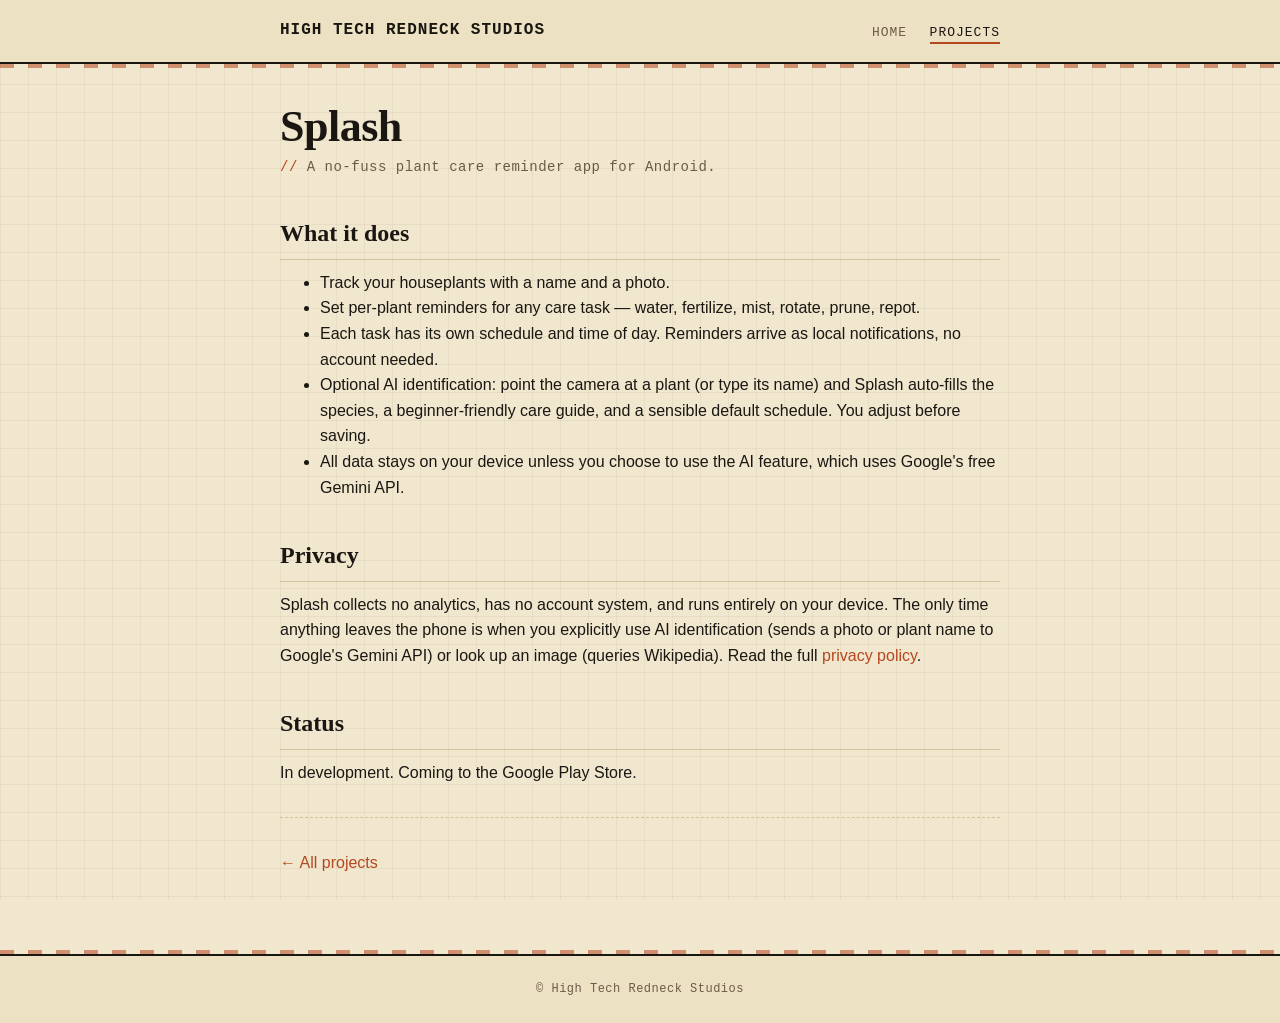
==== projects/splash.html @ e5ddf11a "Init" ====
<!doctype html>
<html lang="en">
<head>
  <meta charset="utf-8" />
  <meta name="viewport" content="width=device-width,initial-scale=1" />
  <title>Splash · High Tech Redneck Studios</title>
  <link rel="stylesheet" href="../style.css" />
</head>
<body>
  <header class="site">
    <div class="inner">
      <a class="brand" href="../">High Tech Redneck Studios</a>
      <nav>
        <a href="../">Home</a>
        <a href="../projects.html" class="active">Projects</a>
      </nav>
    </div>
  </header>

  <main class="wrap">
    <h1>Splash</h1>
    <p class="lead">A no-fuss plant care reminder app for Android.</p>

    <h2>What it does</h2>
    <ul>
      <li>Track your houseplants with a name and a photo.</li>
      <li>Set per-plant reminders for any care task — water, fertilize, mist, rotate, prune, repot.</li>
      <li>Each task has its own schedule and time of day. Reminders arrive as local notifications, no account needed.</li>
      <li>Optional AI identification: point the camera at a plant (or type its name) and Splash auto-fills the species, a beginner-friendly care guide, and a sensible default schedule. You adjust before saving.</li>
      <li>All data stays on your device unless you choose to use the AI feature, which uses Google's free Gemini API.</li>
    </ul>

    <h2>Privacy</h2>
    <p>
      Splash collects no analytics, has no account system, and runs entirely on your device.
      The only time anything leaves the phone is when you explicitly use AI identification
      (sends a photo or plant name to Google's Gemini API) or look up an image (queries
      Wikipedia). Read the full
      <a href="./splash-privacy.html">privacy policy</a>.
    </p>

    <h2>Status</h2>
    <p>In development. Coming to the Google Play Store.</p>

    <hr />
    <p><a href="../projects.html">← All projects</a></p>
  </main>

  <footer class="site">© High Tech Redneck Studios</footer>
</body>
</html>
---- style.css ----
:root {
  --bg: #f1e7cf;
  --bg-tint: #ede1c3;
  --paper: #faf2dc;
  --ink: #1a1612;
  --muted: #6b5b46;
  --rust: #b5471f;
  --rust-dark: #8a2f10;
  --denim: #2e4a6b;
  --moss: #3f6b2a;
  --rule: #d4c39a;
  --card: #fffaeb;
  --shadow: 0 1px 0 #c9b88a, 0 2px 0 rgba(0,0,0,0.04);
  --grid: rgba(80, 60, 30, 0.06);
}

@media (prefers-color-scheme: dark) {
  :root {
    --bg: #15130f;
    --bg-tint: #1c1916;
    --paper: #1f1c17;
    --ink: #ece2c8;
    --muted: #9c8b6b;
    --rust: #e07042;
    --rust-dark: #b5471f;
    --denim: #7aa4d6;
    --moss: #8bc46a;
    --rule: #3a3225;
    --card: #1e1b16;
    --shadow: 0 1px 0 #000;
    --grid: rgba(255, 220, 150, 0.04);
  }
}

* { box-sizing: border-box; }

html, body {
  margin: 0;
  padding: 0;
  background: var(--bg);
  color: var(--ink);
  font: 16px/1.6 -apple-system, BlinkMacSystemFont, "Segoe UI", Roboto, "Helvetica Neue", Arial, sans-serif;
  background-image:
    linear-gradient(var(--grid) 1px, transparent 1px),
    linear-gradient(90deg, var(--grid) 1px, transparent 1px);
  background-size: 28px 28px, 28px 28px;
  background-attachment: fixed;
}

a { color: var(--rust); text-decoration: none; border-bottom: 1px dashed transparent; }
a:hover { border-bottom-color: var(--rust); }

.wrap {
  max-width: 760px;
  margin: 0 auto;
  padding: 28px 20px 64px;
}

/* ---------- header ---------- */
header.site {
  border-bottom: 2px solid var(--ink);
  background: var(--bg-tint);
  position: relative;
}
header.site::after {
  content: "";
  position: absolute;
  left: 0; right: 0; bottom: -6px;
  height: 4px;
  background: repeating-linear-gradient(
    90deg,
    var(--rust) 0 14px,
    transparent 14px 28px
  );
  opacity: 0.55;
}
header.site .inner {
  max-width: 760px;
  margin: 0 auto;
  padding: 18px 20px;
  display: flex;
  align-items: center;
  justify-content: space-between;
  flex-wrap: wrap;
  gap: 12px;
}
header.site .brand {
  font-family: "Courier New", ui-monospace, Consolas, monospace;
  font-weight: 700;
  font-size: 16px;
  color: var(--ink);
  letter-spacing: 1px;
  text-transform: uppercase;
  border-bottom: none;
}
header.site .brand .bracket { color: var(--rust); }
header.site nav a {
  margin-left: 18px;
  color: var(--muted);
  font-family: ui-monospace, "Courier New", Consolas, monospace;
  font-size: 13px;
  text-transform: uppercase;
  letter-spacing: 1px;
  border-bottom: none;
}
header.site nav a:hover,
header.site nav a.active {
  color: var(--ink);
  border-bottom: 2px solid var(--rust);
  padding-bottom: 2px;
}

/* ---------- type ---------- */
h1 {
  font-family: Georgia, "Times New Roman", serif;
  font-weight: 900;
  font-size: 44px;
  line-height: 1.05;
  margin: 12px 0 6px;
  letter-spacing: -0.5px;
  color: var(--ink);
}
h1 .ampersand { color: var(--rust); font-style: italic; }
h2 {
  font-family: Georgia, serif;
  font-size: 24px;
  margin: 36px 0 10px;
  padding-bottom: 6px;
  border-bottom: 1px solid var(--rule);
}
h3 { font-size: 17px; margin: 24px 0 6px; }
p, ul, ol { margin: 0 0 14px; }
hr { border: none; border-top: 1px dashed var(--rule); margin: 32px 0; }

.lead {
  font-family: ui-monospace, "Courier New", Consolas, monospace;
  font-size: 14px;
  color: var(--muted);
  margin-bottom: 24px;
  letter-spacing: 0.5px;
}
.lead::before { content: "// "; color: var(--rust); }

/* ---------- terminal banner ---------- */
.terminal {
  background: #0f1410;
  color: #c8e6b0;
  border: 1px solid #2a3a25;
  border-radius: 8px;
  font-family: ui-monospace, "Courier New", Consolas, monospace;
  font-size: 13px;
  line-height: 1.7;
  padding: 0;
  margin: 18px 0 28px;
  box-shadow: 0 6px 0 var(--rule), 0 8px 24px rgba(0,0,0,0.18);
  overflow: hidden;
}
.terminal .bar {
  background: #1c2620;
  border-bottom: 1px solid #2a3a25;
  padding: 6px 10px;
  display: flex;
  align-items: center;
  gap: 6px;
  color: #6b8a5a;
  font-size: 11px;
}
.terminal .bar .dot {
  width: 10px; height: 10px; border-radius: 50%;
  background: #b5471f;
  box-shadow: 16px 0 0 #c9a227, 32px 0 0 #3f6b2a;
  margin-right: 38px;
}
.terminal .body { padding: 14px 16px; }
.terminal .prompt { color: #ffb347; }
.terminal .cmd { color: #ece2c8; }
.terminal .out { color: #8fbf6f; }
.terminal .cursor {
  display: inline-block;
  width: 8px; height: 14px;
  background: #c8e6b0;
  vertical-align: -2px;
  animation: blink 1.05s steps(1) infinite;
}
@keyframes blink { 50% { opacity: 0; } }

/* ---------- shop tags / badges ---------- */
.tags { display: flex; flex-wrap: wrap; gap: 8px; margin: 6px 0 20px; }
.tag {
  font-family: ui-monospace, "Courier New", Consolas, monospace;
  font-size: 11px;
  text-transform: uppercase;
  letter-spacing: 1px;
  padding: 4px 10px;
  border: 1px solid var(--ink);
  border-radius: 999px;
  background: var(--paper);
  color: var(--ink);
}
.tag.rust { background: var(--rust); color: #fff7e6; border-color: var(--rust-dark); }
.tag.denim { background: var(--denim); color: #f0f5ff; border-color: var(--denim); }
.tag.moss { background: var(--moss); color: #f4ffe8; border-color: var(--moss); }

/* ---------- cards ---------- */
.card {
  background: var(--card);
  border: 1px solid var(--rule);
  border-left: 4px solid var(--rust);
  border-radius: 6px;
  padding: 20px 22px;
  margin-bottom: 16px;
  box-shadow: var(--shadow);
}
.card h3 { margin-top: 0; font-family: Georgia, serif; font-size: 20px; }
.card h3 a { color: var(--ink); border-bottom: none; }
.card h3 a:hover { color: var(--rust); }
.card .meta {
  color: var(--muted);
  font-size: 12px;
  font-family: ui-monospace, "Courier New", Consolas, monospace;
  text-transform: uppercase;
  letter-spacing: 1px;
}

/* ---------- workbench list ---------- */
.workbench { list-style: none; padding: 0; margin: 0 0 14px; }
.workbench li {
  padding: 8px 0;
  border-bottom: 1px dashed var(--rule);
  font-family: ui-monospace, "Courier New", Consolas, monospace;
  font-size: 14px;
}
.workbench li::before {
  content: "▸ ";
  color: var(--rust);
  font-weight: bold;
}

/* ---------- tables ---------- */
table {
  border-collapse: collapse;
  width: 100%;
  margin: 8px 0 18px;
  font-size: 14px;
}
th, td {
  text-align: left;
  padding: 8px 10px;
  border-bottom: 1px solid var(--rule);
  vertical-align: top;
}
th {
  background: var(--bg-tint);
  font-weight: 700;
  text-transform: uppercase;
  font-size: 12px;
  letter-spacing: 1px;
}

/* ---------- footer ---------- */
footer.site {
  border-top: 2px solid var(--ink);
  color: var(--muted);
  font-size: 12px;
  font-family: ui-monospace, "Courier New", Consolas, monospace;
  text-align: center;
  padding: 24px 12px;
  letter-spacing: 0.5px;
  background: var(--bg-tint);
  position: relative;
}
footer.site::before {
  content: "";
  position: absolute;
  left: 0; right: 0; top: -6px;
  height: 4px;
  background: repeating-linear-gradient(
    90deg,
    var(--rust) 0 14px,
    transparent 14px 28px
  );
  opacity: 0.55;
}
footer.site .motto {
  display: block;
  color: var(--ink);
  margin-bottom: 4px;
}
footer.site .motto::before { content: "“"; color: var(--rust); }
footer.site .motto::after  { content: "”"; color: var(--rust); }

/* ---------- responsive ---------- */
@media (max-width: 520px) {
  h1 { font-size: 34px; }
  header.site .inner { padding: 14px 16px; }
  header.site nav a { margin-left: 12px; }
  .terminal { font-size: 12px; }
}
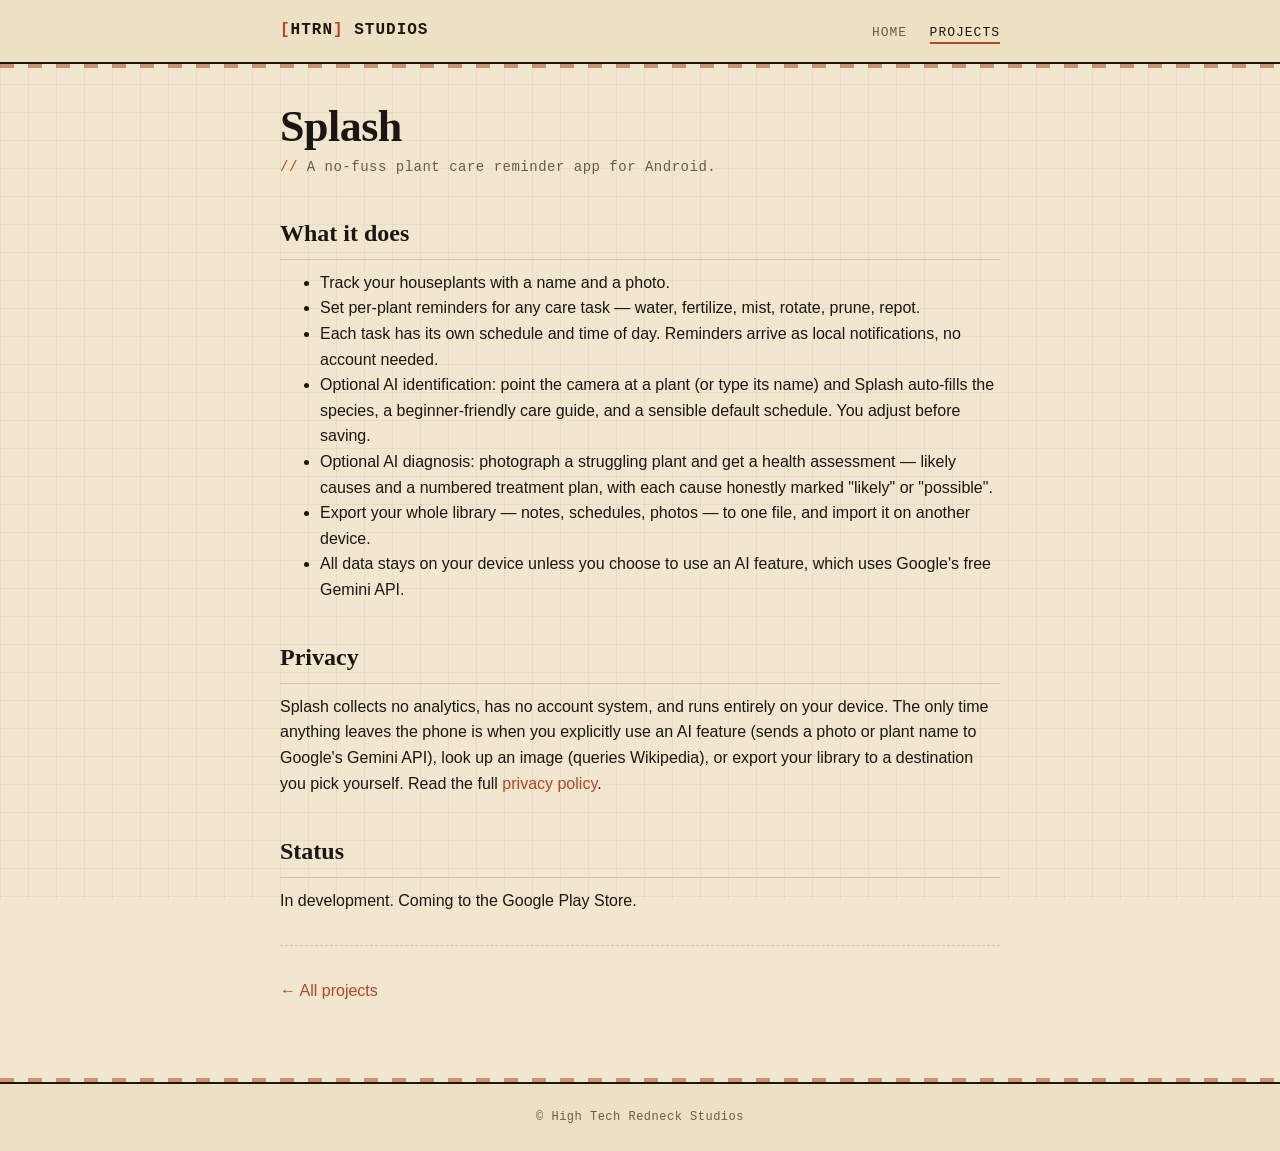
==== commit fe603351: "Update Splash pages for Diagnose Plant and export/import Privacy policy: new Section 4 covering expo" ====
--- a/projects/splash.html
+++ b/projects/splash.html
@@ -9,7 +9,7 @@
 <body>
   <header class="site">
     <div class="inner">
-      <a class="brand" href="../">High Tech Redneck Studios</a>
+      <a class="brand" href="../"><span class="bracket">[</span>HTRN<span class="bracket">]</span> Studios</a>
       <nav>
         <a href="../">Home</a>
         <a href="../projects.html" class="active">Projects</a>
@@ -27,15 +27,17 @@
       <li>Set per-plant reminders for any care task — water, fertilize, mist, rotate, prune, repot.</li>
       <li>Each task has its own schedule and time of day. Reminders arrive as local notifications, no account needed.</li>
       <li>Optional AI identification: point the camera at a plant (or type its name) and Splash auto-fills the species, a beginner-friendly care guide, and a sensible default schedule. You adjust before saving.</li>
-      <li>All data stays on your device unless you choose to use the AI feature, which uses Google's free Gemini API.</li>
+      <li>Optional AI diagnosis: photograph a struggling plant and get a health assessment — likely causes and a numbered treatment plan, with each cause honestly marked "likely" or "possible".</li>
+      <li>Export your whole library — notes, schedules, photos — to one file, and import it on another device.</li>
+      <li>All data stays on your device unless you choose to use an AI feature, which uses Google's free Gemini API.</li>
     </ul>
 
     <h2>Privacy</h2>
     <p>
       Splash collects no analytics, has no account system, and runs entirely on your device.
-      The only time anything leaves the phone is when you explicitly use AI identification
-      (sends a photo or plant name to Google's Gemini API) or look up an image (queries
-      Wikipedia). Read the full
+      The only time anything leaves the phone is when you explicitly use an AI feature
+      (sends a photo or plant name to Google's Gemini API), look up an image (queries
+      Wikipedia), or export your library to a destination you pick yourself. Read the full
       <a href="./splash-privacy.html">privacy policy</a>.
     </p>
 
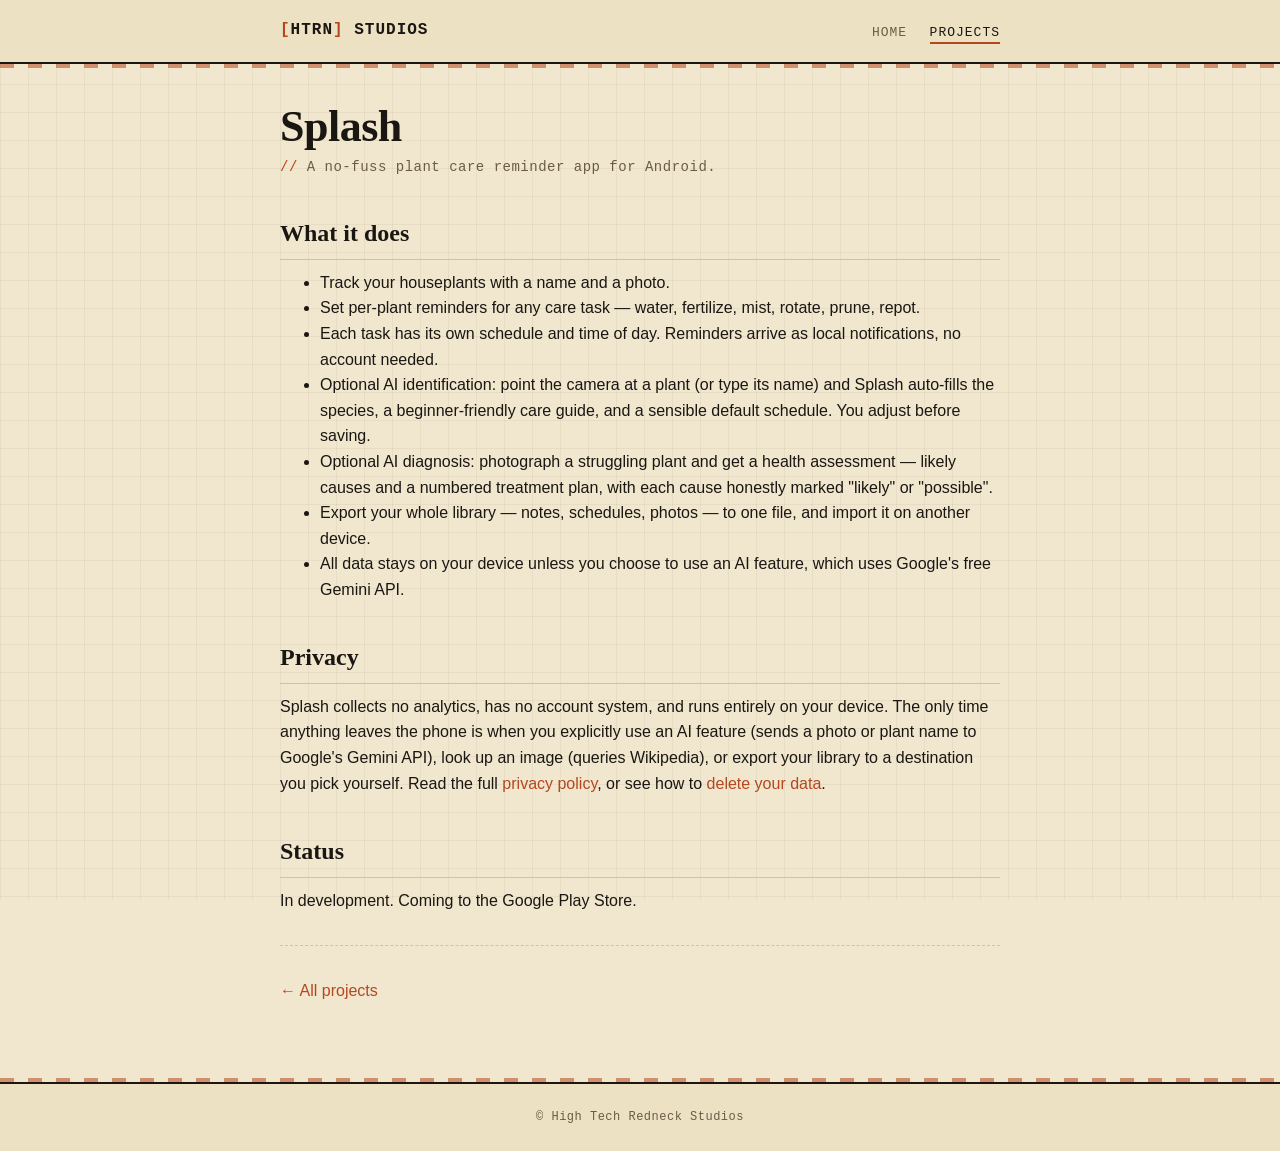
==== commit 1531d923: "Add data deletion page for Play Console Data Safety form Static page at /projects/splash-delete-data" ====
--- a/projects/splash.html
+++ b/projects/splash.html
@@ -38,7 +38,8 @@
       The only time anything leaves the phone is when you explicitly use an AI feature
       (sends a photo or plant name to Google's Gemini API), look up an image (queries
       Wikipedia), or export your library to a destination you pick yourself. Read the full
-      <a href="./splash-privacy.html">privacy policy</a>.
+      <a href="./splash-privacy.html">privacy policy</a>, or see how to
+      <a href="./splash-delete-data.html">delete your data</a>.
     </p>
 
     <h2>Status</h2>
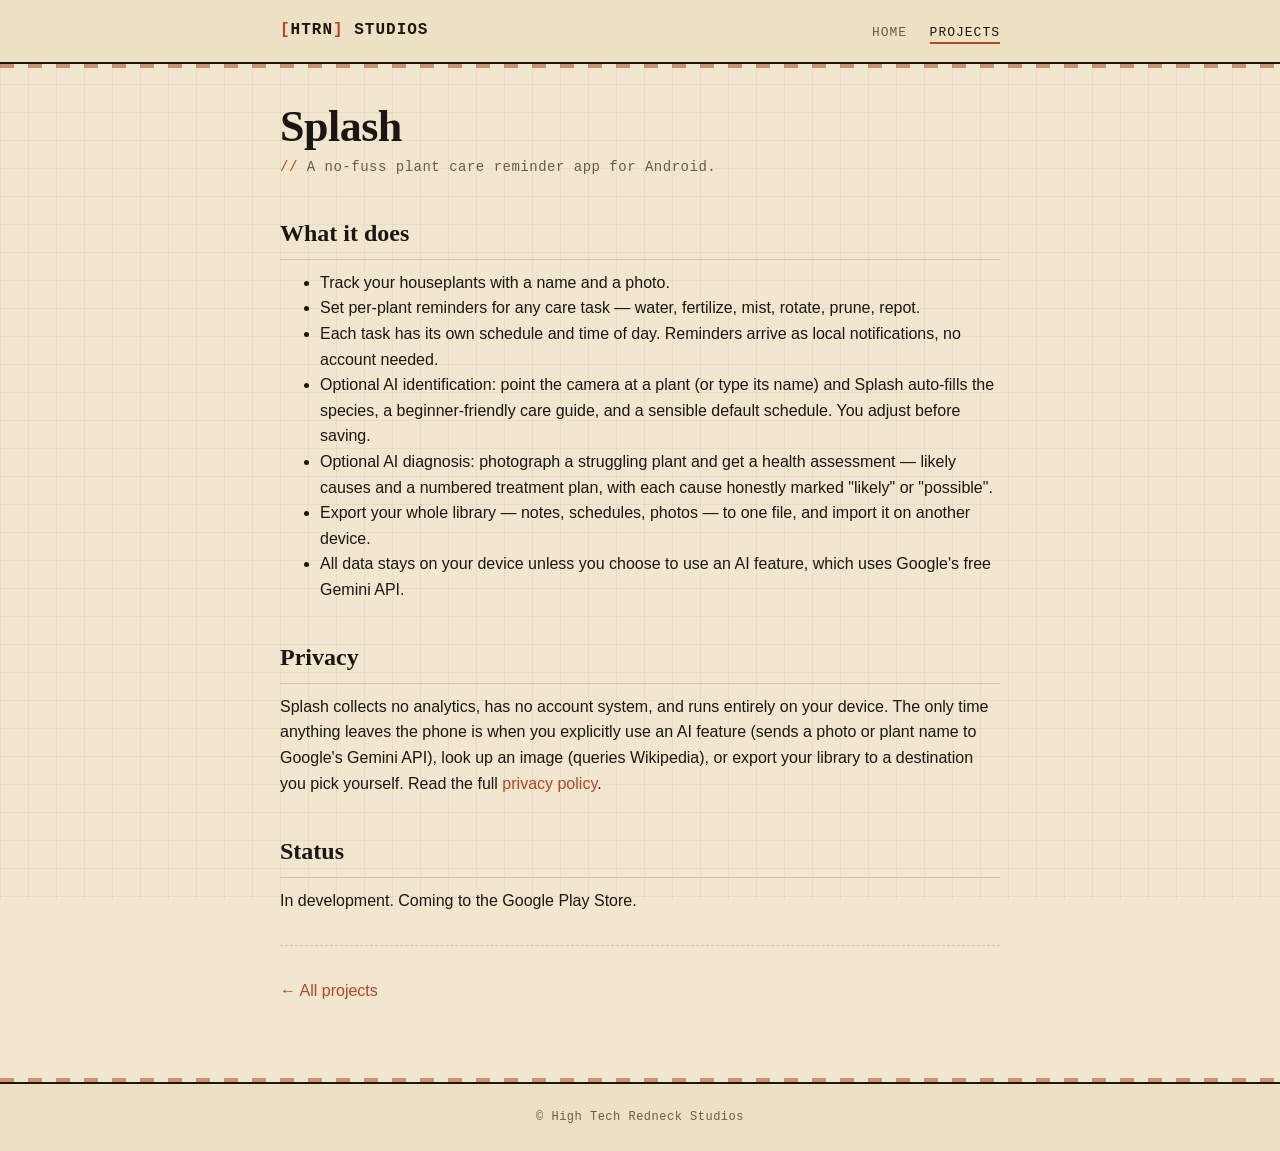
==== commit 963cafa4: "Revert "Add data deletion page for Play Console Data Safety form" This reverts commit 1531d92308407c" ====
--- a/projects/splash.html
+++ b/projects/splash.html
@@ -38,8 +38,7 @@
       The only time anything leaves the phone is when you explicitly use an AI feature
       (sends a photo or plant name to Google's Gemini API), look up an image (queries
       Wikipedia), or export your library to a destination you pick yourself. Read the full
-      <a href="./splash-privacy.html">privacy policy</a>, or see how to
-      <a href="./splash-delete-data.html">delete your data</a>.
+      <a href="./splash-privacy.html">privacy policy</a>.
     </p>
 
     <h2>Status</h2>
